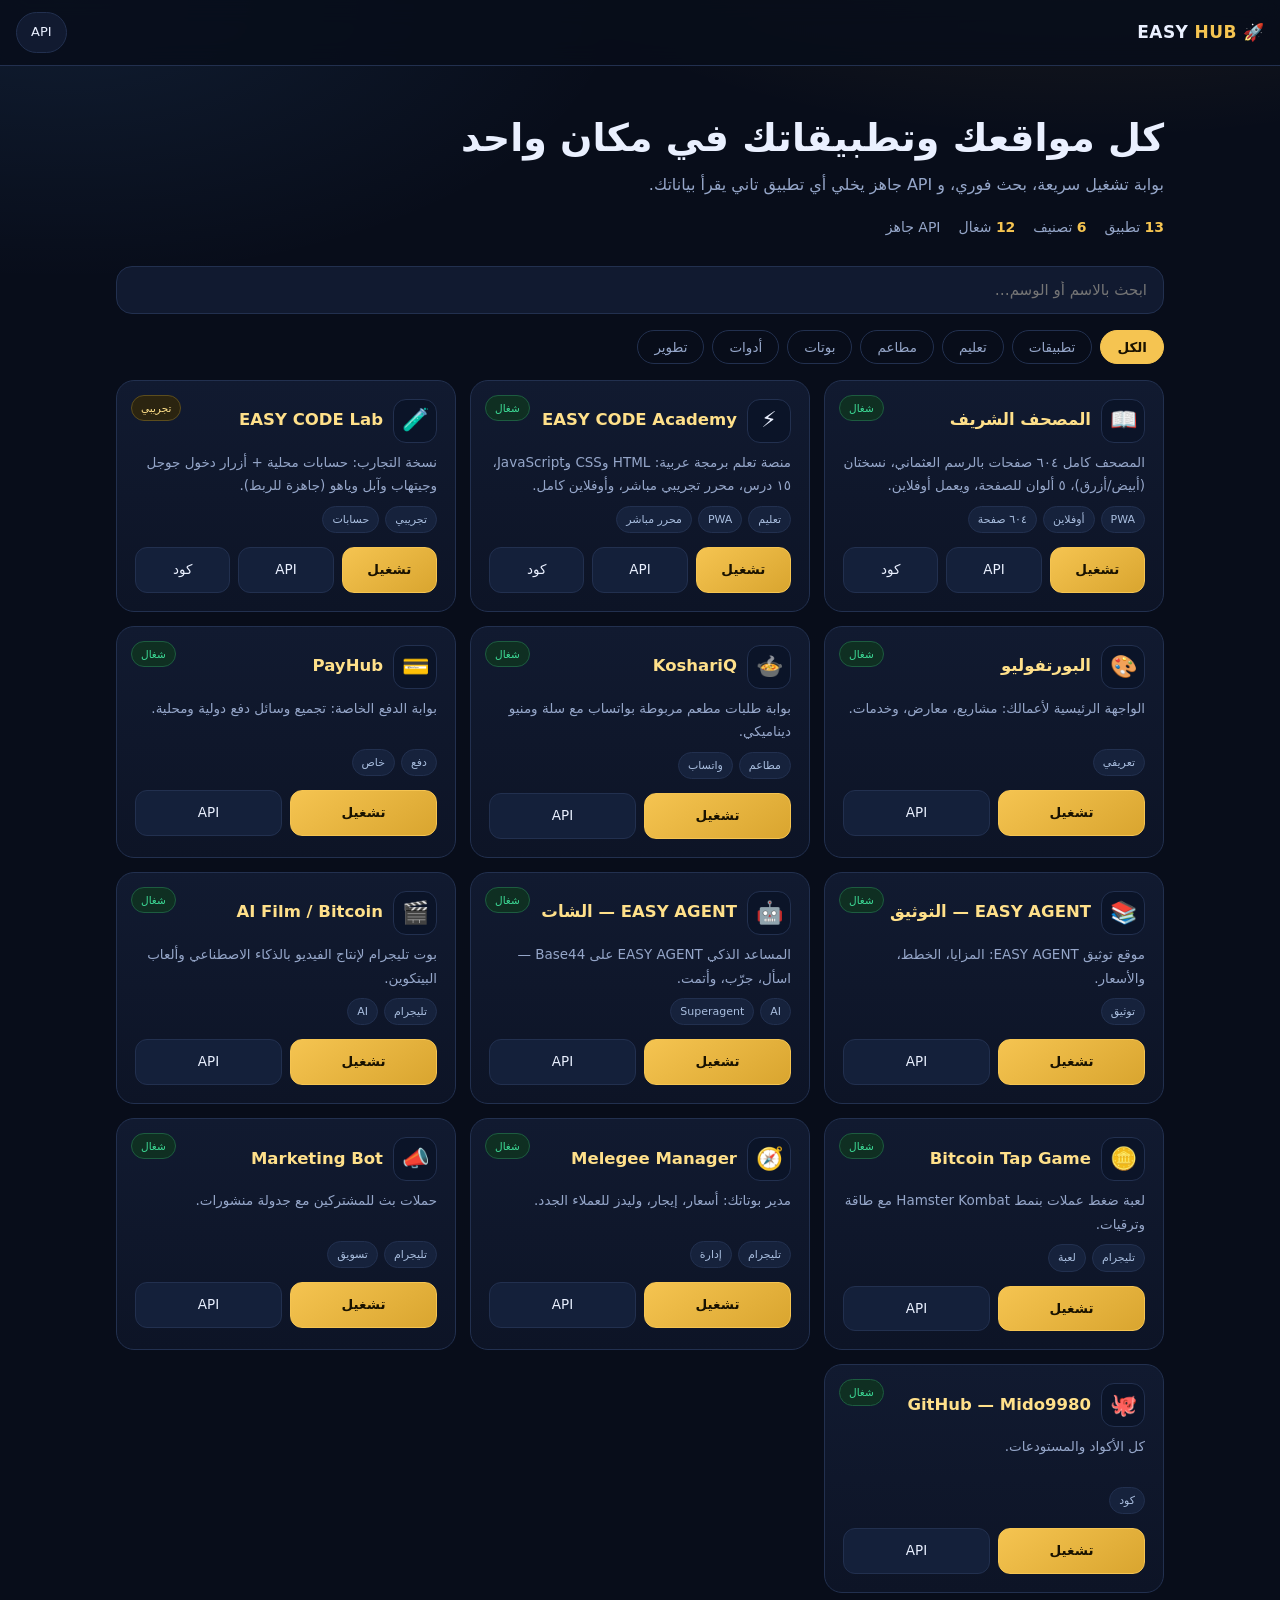
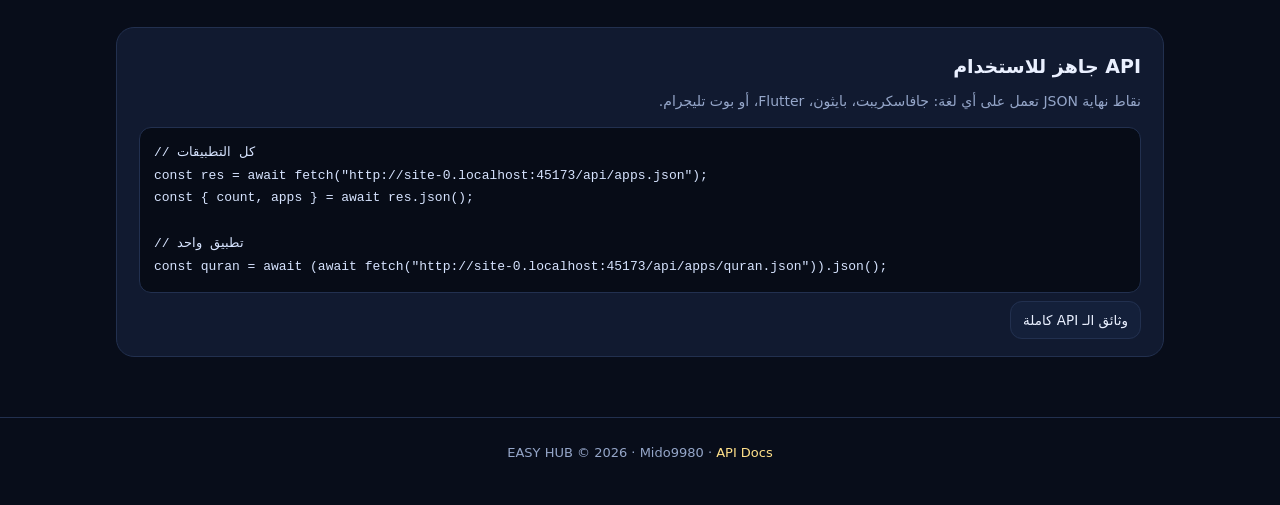
==== index.html @ 3b1d72bb "EASY HUB v1 — apps launcher + static JSON API + docs + PWA" ====
<!DOCTYPE html>
<html lang="ar" dir="rtl">
<head>
<meta charset="utf-8">
<meta name="viewport" content="width=device-width, initial-scale=1, viewport-fit=cover">
<title>EASY HUB — شغّل كل مواقعك وتطبيقاتك من مكان واحد</title>
<meta name="description" content="بوابة تشغيل كل المواقع والتطبيقات مع API موثق: قائمة التطبيقات، نقاط نهاية JSON، وبحث فوري.">
<meta name="theme-color" content="#0b1020">
<meta name="apple-mobile-web-app-capable" content="yes">
<meta name="apple-mobile-web-app-title" content="EASY HUB">
<link rel="manifest" href="manifest.webmanifest">
<link rel="apple-touch-icon" href="icons/icon-192.png">
<link rel="icon" href="icons/icon-192.png">
<link rel="stylesheet" href="assets/style.css">
</head>
<body>
<header class="bar">
  <div class="logo">🚀 <b>EASY <span>HUB</span></b></div>
  <div class="grow"></div>
  <a class="pill" href="docs.html">API</a>
  <button class="pill" id="installBtn" hidden>تثبيت</button>
</header>

<main class="wrap">
  <section class="hero">
    <h1>كل مواقعك وتطبيقاتك في مكان واحد</h1>
    <p>بوابة تشغيل سريعة، بحث فوري، و API جاهز يخلي أي تطبيق تاني يقرأ بياناتك.</p>
    <div class="stats" id="stats"></div>
  </section>

  <input id="q" class="search" placeholder="ابحث بالاسم أو الوسم…" autocomplete="off">
  <div class="chips" id="chips"></div>
  <div class="grid" id="grid"></div>

  <section class="api-box">
    <h2>API جاهز للاستخدام</h2>
    <p>نقاط نهاية JSON تعمل على أي لغة: جافاسكريبت، بايثون، Flutter، أو بوت تليجرام.</p>
    <pre><code id="apiSample"></code></pre>
    <a class="btn" href="docs.html">وثائق الـ API كاملة</a>
  </section>
</main>

<footer class="foot">EASY HUB © 2026 · Mido9980 · <a href="docs.html">API Docs</a></footer>

<script src="assets/data.js"></script>
<script src="assets/app.js"></script>
</body>
</html>
---- assets/style.css ----
:root{
  --bg:#080d1a; --bg2:#0d1426; --card:#111a30; --line:#22304f;
  --text:#eaf0ff; --muted:#95a6c9; --gold:#f5c451; --gold2:#ffe08a;
  --green:#3ddc97; --blue:#5aa9ff; --radius:18px;
  --font:"Segoe UI",Tahoma,system-ui,-apple-system,"Noto Kufi Arabic",sans-serif;
}
*{box-sizing:border-box}
body{margin:0;background:
  radial-gradient(1000px 500px at 85% -10%, rgba(245,196,81,.14), transparent 70%),
  radial-gradient(800px 400px at 5% 0%, rgba(90,169,255,.10), transparent 70%),
  var(--bg);
  color:var(--text);font-family:var(--font);line-height:1.75;-webkit-font-smoothing:antialiased}
a{color:var(--gold2);text-decoration:none}
a:hover{text-decoration:underline}
.bar{position:sticky;top:0;z-index:20;display:flex;align-items:center;gap:10px;padding:12px 16px;
  background:rgba(8,13,26,.86);backdrop-filter:blur(12px);border-bottom:1px solid var(--line)}
.logo{font-size:17px;letter-spacing:.4px}
.logo span{color:var(--gold)}
.grow{flex:1}
.pill{border:1px solid var(--line);background:var(--card);color:var(--text);padding:8px 14px;border-radius:99px;font-size:13px;cursor:pointer;font-family:inherit}
.pill:hover{border-color:var(--gold);color:var(--gold2);text-decoration:none}
.wrap{max-width:1080px;margin:0 auto;padding:22px 16px 60px}
.hero{padding:26px 0 8px}
.hero h1{margin:0 0 8px;font-size:clamp(24px,4.4vw,38px);line-height:1.3}
.hero p{margin:0;color:var(--muted);font-size:16px}
.stats{display:flex;gap:18px;flex-wrap:wrap;margin-top:16px;color:var(--muted);font-size:14px}
.stats b{color:var(--gold)}
.search{width:100%;margin:18px 0 10px;padding:14px 16px;border-radius:16px;border:1px solid var(--line);
  background:var(--card);color:var(--text);font-size:15px;outline:none;font-family:inherit}
.search:focus{border-color:var(--gold);box-shadow:0 0 0 3px rgba(245,196,81,.15)}
.chips{display:flex;gap:8px;flex-wrap:wrap;margin:6px 0 16px}
.chips button{padding:8px 16px;border-radius:99px;border:1px solid var(--line);background:transparent;color:var(--muted);font-size:13.5px;cursor:pointer;font-family:inherit}
.chips button.on{background:var(--gold);color:#191200;border-color:var(--gold);font-weight:700}
.grid{display:grid;grid-template-columns:repeat(auto-fill,minmax(270px,1fr));gap:14px}
.card{background:linear-gradient(180deg,var(--card),var(--bg2));border:1px solid var(--line);border-radius:var(--radius);
  padding:18px;display:flex;flex-direction:column;gap:8px;transition:.18s;position:relative}
.card:hover{transform:translateY(-3px);border-color:var(--gold);box-shadow:0 14px 34px rgba(0,0,0,.35)}
.card .top{display:flex;align-items:center;gap:10px}
.card .ico{width:44px;height:44px;border-radius:13px;display:grid;place-items:center;font-size:22px;
  background:#0b1428;border:1px solid var(--line)}
.card h3{margin:0;font-size:16.5px}
.card p{margin:0;color:var(--muted);font-size:13.5px;min-height:44px}
.card .tags{display:flex;gap:6px;flex-wrap:wrap}
.card .tags span{font-size:11px;padding:3px 9px;border-radius:99px;background:#16223c;color:#a9bedf;border:1px solid var(--line)}
.badge{position:absolute;top:14px;inset-inline-end:14px;font-size:10.5px;padding:3px 9px;border-radius:99px}
.badge.live{background:#0f2f22;color:var(--green);border:1px solid #1d5c40}
.badge.beta{background:#2b2410;color:var(--gold2);border:1px solid #5c4d1d}
.card .acts{display:flex;gap:8px;margin-top:6px}
.btn{flex:1;text-align:center;padding:10px 12px;border-radius:12px;border:1px solid var(--line);
  background:#14203a;color:var(--text);font-size:13.5px;cursor:pointer;font-family:inherit}
.btn.gold{background:linear-gradient(145deg,var(--gold),#d9a52f);color:#191200;border-color:var(--gold);font-weight:700}
.btn:hover{filter:brightness(1.07);text-decoration:none}
.api-box{margin-top:34px;padding:22px;border:1px solid var(--line);border-radius:var(--radius);background:var(--card)}
.api-box h2{margin:0 0 6px;font-size:19px}
.api-box p{margin:0 0 12px;color:var(--muted);font-size:14px}
pre{background:#070c17;border:1px solid var(--line);border-radius:12px;padding:14px;overflow:auto;direction:ltr;text-align:left}
code{font-family:ui-monospace,Menlo,Consolas,monospace;font-size:13px;color:#d7e4ff}
h1{font-size:clamp(22px,4vw,32px)}
h2{margin-top:28px;font-size:19px}
h3{margin:18px 0 6px;font-size:16px;color:var(--gold2)}
.muted{color:var(--muted)}
.ep{display:inline-flex;align-items:center;gap:10px;background:#0b1428;border:1px solid var(--line);border-radius:12px;padding:10px 14px;margin:8px 0}
.ep .m{font-size:11px;font-weight:700;color:var(--green);background:#0f2f22;border:1px solid #1d5c40;padding:2px 8px;border-radius:99px}
.note{color:var(--muted);font-size:13px}
.foot{text-align:center;color:var(--muted);font-size:13px;padding:24px 16px 40px;border-top:1px solid var(--line)}
.empty{color:var(--muted);text-align:center;padding:30px}
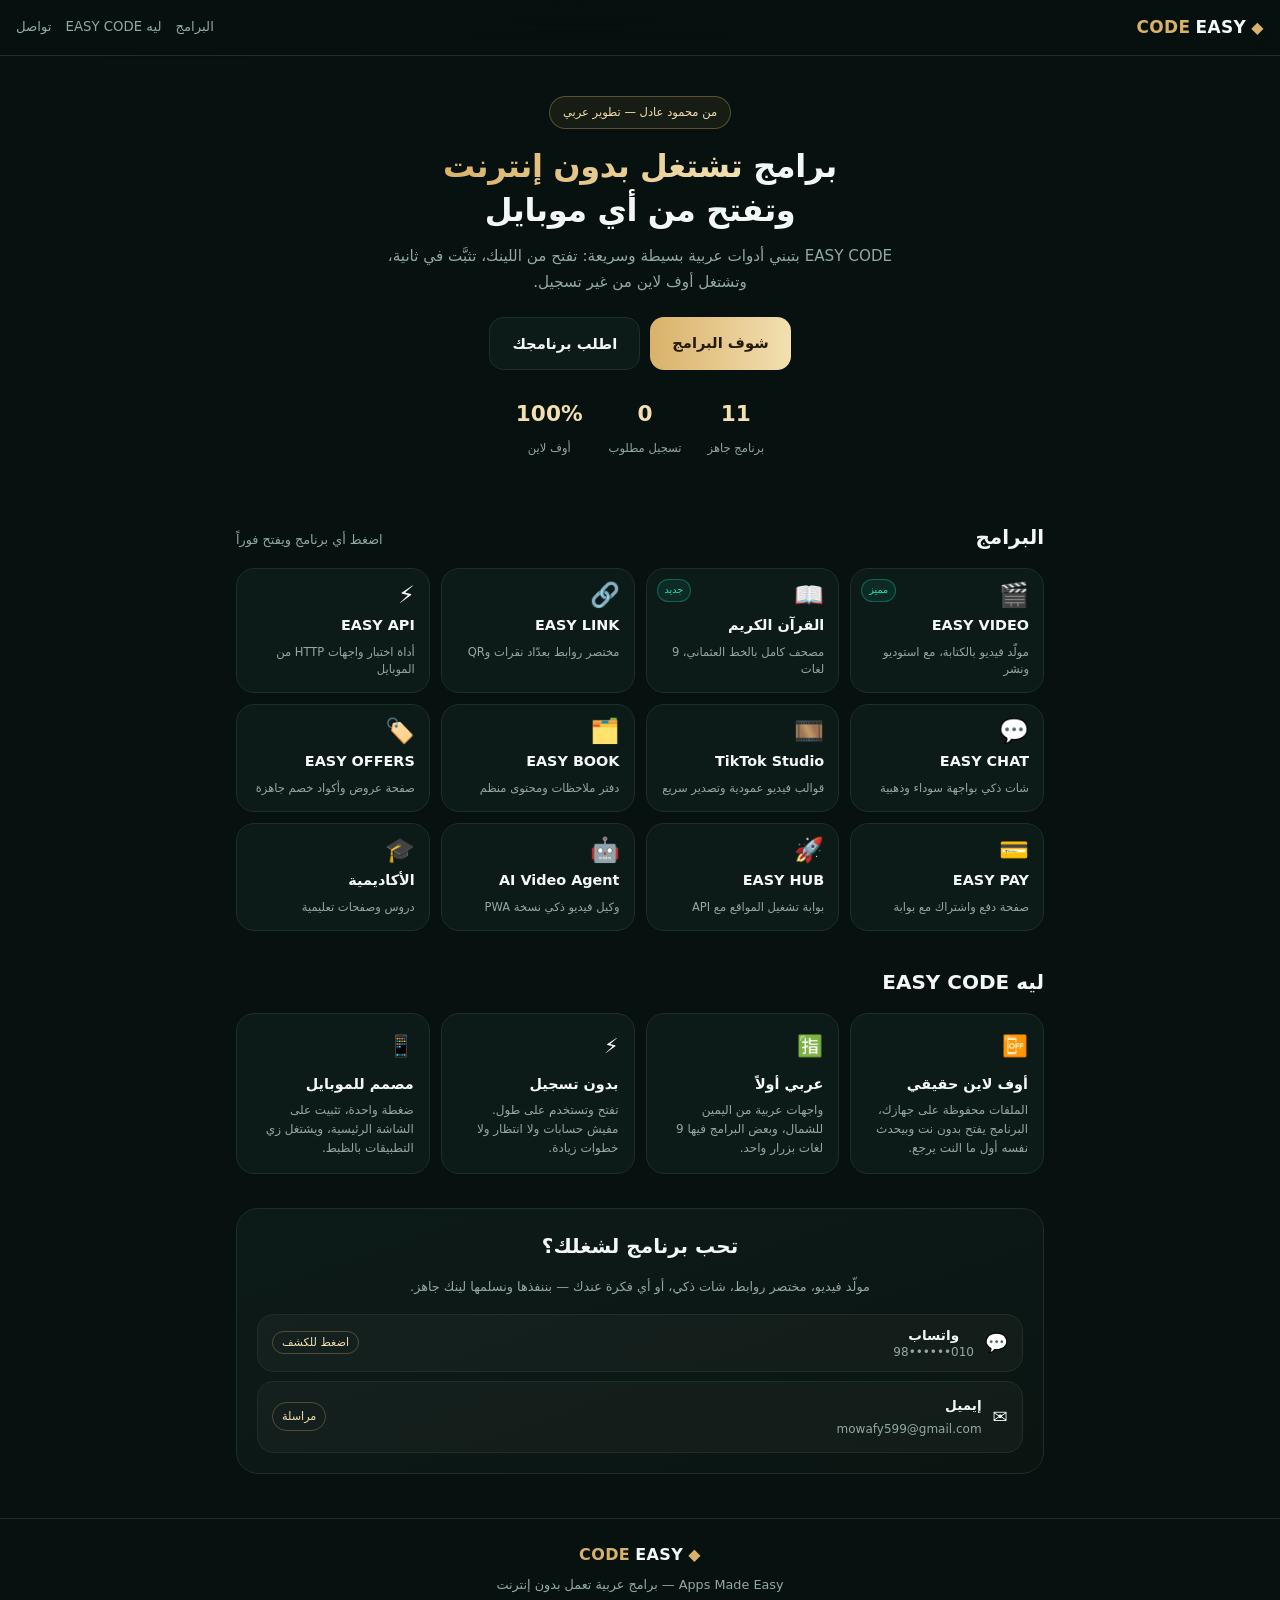
==== commit db61dc0e: "EASY CODE brand hub: hero, 12 products, features, contact with masked WhatsApp (old portal kept as i" ====
--- a/index.html
+++ b/index.html
@@ -3,46 +3,81 @@
 <head>
 <meta charset="utf-8">
 <meta name="viewport" content="width=device-width, initial-scale=1, viewport-fit=cover">
-<title>EASY HUB — شغّل كل مواقعك وتطبيقاتك من مكان واحد</title>
-<meta name="description" content="بوابة تشغيل كل المواقع والتطبيقات مع API موثق: قائمة التطبيقات، نقاط نهاية JSON، وبحث فوري.">
-<meta name="theme-color" content="#0b1020">
-<meta name="apple-mobile-web-app-capable" content="yes">
-<meta name="apple-mobile-web-app-title" content="EASY HUB">
+<title>EASY CODE — Apps Made Easy</title>
+<meta name="description" content="برامج عربية تعمل بدون إنترنت: مولّد فيديو، القرآن الكريم، مختصر روابط، أداة API، وأكتر.">
+<meta name="theme-color" content="#07110F">
 <link rel="manifest" href="manifest.webmanifest">
+<link rel="icon" href="icons/icon-192.png">
 <link rel="apple-touch-icon" href="icons/icon-192.png">
-<link rel="icon" href="icons/icon-192.png">
-<link rel="stylesheet" href="assets/style.css">
+<link rel="stylesheet" href="assets/brand.css">
 </head>
 <body>
+<div class="glow"></div>
+
 <header class="bar">
-  <div class="logo">🚀 <b>EASY <span>HUB</span></b></div>
-  <div class="grow"></div>
-  <a class="pill" href="docs.html">API</a>
-  <button class="pill" id="installBtn" hidden>تثبيت</button>
+  <div class="logo"><span class="mark">◆</span><b>EASY</b><i>CODE</i></div>
+  <nav>
+    <a href="#apps">البرامج</a>
+    <a href="#why">ليه EASY CODE</a>
+    <a href="#contact">تواصل</a>
+  </nav>
 </header>
 
-<main class="wrap">
+<main>
   <section class="hero">
-    <h1>كل مواقعك وتطبيقاتك في مكان واحد</h1>
-    <p>بوابة تشغيل سريعة، بحث فوري، و API جاهز يخلي أي تطبيق تاني يقرأ بياناتك.</p>
-    <div class="stats" id="stats"></div>
+    <span class="chip">من محمود عادل — تطوير عربي</span>
+    <h1>برامج <span class="gold">تشتغل بدون إنترنت</span><br>وتفتح من أي موبايل</h1>
+    <p class="lead">EASY CODE بتبني أدوات عربية بسيطة وسريعة: تفتح من اللينك، تثبَّت في ثانية، وتشتغل أوف لاين من غير تسجيل.</p>
+    <div class="cta">
+      <a class="btn gold" href="#apps">شوف البرامج</a>
+      <a class="btn ghost" href="#contact">اطلب برنامجك</a>
+    </div>
+    <div class="stats">
+      <div><b>11</b><span>برنامج جاهز</span></div>
+      <div><b>0</b><span>تسجيل مطلوب</span></div>
+      <div><b>100%</b><span>أوف لاين</span></div>
+    </div>
   </section>
 
-  <input id="q" class="search" placeholder="ابحث بالاسم أو الوسم…" autocomplete="off">
-  <div class="chips" id="chips"></div>
-  <div class="grid" id="grid"></div>
+  <section id="apps">
+    <div class="sechead"><h2>البرامج</h2><span class="mut">اضغط أي برنامج ويفتح فوراً</span></div>
+    <div class="grid" id="grid"></div>
+  </section>
 
-  <section class="api-box">
-    <h2>API جاهز للاستخدام</h2>
-    <p>نقاط نهاية JSON تعمل على أي لغة: جافاسكريبت، بايثون، Flutter، أو بوت تليجرام.</p>
-    <pre><code id="apiSample"></code></pre>
-    <a class="btn" href="docs.html">وثائق الـ API كاملة</a>
+  <section id="why">
+    <div class="sechead"><h2>ليه EASY CODE</h2></div>
+    <div class="feats">
+      <div class="feat"><span>📴</span><h3>أوف لاين حقيقي</h3><p>الملفات محفوظة على جهازك، البرنامج يفتح بدون نت وبيحدث نفسه أول ما النت يرجع.</p></div>
+      <div class="feat"><span>🈯</span><h3>عربي أولاً</h3><p>واجهات عربية من اليمين للشمال، وبعض البرامج فيها 9 لغات بزرار واحد.</p></div>
+      <div class="feat"><span>⚡</span><h3>بدون تسجيل</h3><p>تفتح وتستخدم على طول. مفيش حسابات ولا انتظار ولا خطوات زيادة.</p></div>
+      <div class="feat"><span>📱</span><h3>مصمم للموبايل</h3><p>ضغطة واحدة، تثبيت على الشاشة الرئيسية، ويشتغل زي التطبيقات بالظبط.</p></div>
+    </div>
+  </section>
+
+  <section id="contact" class="contact">
+    <h2>تحب برنامج لشغلك؟</h2>
+    <p class="mut">مولّد فيديو، مختصر روابط، شات ذكي، أو أي فكرة عندك — بننفذها ونسلمها لينك جاهز.</p>
+    <div class="channels">
+      <button class="ch" id="waBtn" type="button">
+        <span class="ci">💬</span>
+        <span><b>واتساب</b><i id="waNum">010••••••98</i></span>
+        <span class="chact" id="waAct">اضغط للكشف</span>
+      </button>
+      <a class="ch" href="mailto:mowafy599@gmail.com">
+        <span class="ci">✉️</span>
+        <span><b>إيميل</b><i>mowafy599@gmail.com</i></span>
+        <span class="chact">مراسلة</span>
+      </a>
+    </div>
   </section>
 </main>
 
-<footer class="foot">EASY HUB © 2026 · Mido9980 · <a href="docs.html">API Docs</a></footer>
+<footer>
+  <div class="logo small"><span class="mark">◆</span><b>EASY</b><i>CODE</i></div>
+  <p class="mut">Apps Made Easy — برامج عربية تعمل بدون إنترنت</p>
+</footer>
 
-<script src="assets/data.js"></script>
-<script src="assets/app.js"></script>
+<div class="toast" id="toast"></div>
+<script src="assets/brand.js"></script>
 </body>
 </html>
--- a/assets/brand.css
+++ b/assets/brand.css
@@ -0,0 +1,78 @@
+:root{
+  --bg:#07110F;--card:#0D1B18;--card2:#0A1512;--line:#1C2F2A;
+  --tx:#F3F7F5;--mut:#93A8A1;--gold:#D9B26A;--gold2:#F3DFB0;--teal:#19E3C1;
+}
+*{box-sizing:border-box;-webkit-tap-highlight-color:transparent}
+html,body{margin:0;padding:0}
+body{
+  background:var(--bg);color:var(--tx);min-height:100vh;
+  font-family:"Cairo","Segoe UI",system-ui,-apple-system,sans-serif;line-height:1.7;
+  overflow-x:hidden;
+}
+.glow{
+  position:fixed;inset:-20% -10% auto -10%;height:60vh;z-index:-1;pointer-events:none;
+  background:radial-gradient(60% 60% at 70% 0%,rgba(217,178,106,.18),transparent 70%),
+             radial-gradient(50% 50% at 20% 10%,rgba(25,227,193,.14),transparent 70%);
+}
+.bar{
+  position:sticky;top:0;z-index:20;display:flex;align-items:center;justify-content:space-between;gap:10px;
+  padding:13px 16px;background:rgba(7,17,15,.82);backdrop-filter:blur(14px);border-bottom:1px solid var(--line);
+}
+.logo{display:flex;align-items:center;gap:5px;font-size:1.06rem;letter-spacing:.4px}
+.logo .mark{color:var(--gold);font-size:1rem}
+.logo b{font-weight:800}
+.logo i{font-style:normal;font-weight:800;color:var(--gold)}
+.logo.small{justify-content:center;font-size:1rem}
+.bar nav{display:flex;gap:14px}
+.bar nav a{color:var(--mut);text-decoration:none;font-size:.83rem}
+.bar nav a:hover{color:var(--gold2)}
+main{max-width:840px;margin:0 auto;padding:26px 16px 10px}
+.hero{text-align:center;padding:14px 0 26px}
+.chip{display:inline-block;font-size:.72rem;color:var(--gold2);border:1px solid rgba(217,178,106,.35);
+  background:rgba(217,178,106,.08);padding:6px 13px;border-radius:999px;margin-bottom:16px}
+h1{margin:0 0 12px;font-size:2rem;line-height:1.35;letter-spacing:-.4px}
+h1 .gold{background:linear-gradient(90deg,var(--gold),var(--gold2));-webkit-background-clip:text;background-clip:text;color:transparent}
+.lead{margin:0 auto;max-width:520px;color:var(--mut);font-size:.95rem}
+.cta{display:flex;gap:10px;justify-content:center;margin:22px 0 26px;flex-wrap:wrap}
+.btn{padding:13px 22px;border-radius:14px;text-decoration:none;font-weight:700;font-size:.92rem;border:1px solid var(--line)}
+.btn.gold{background:linear-gradient(90deg,var(--gold),var(--gold2));color:#231a08;border:0}
+.btn.ghost{color:var(--tx);background:var(--card)}
+.stats{display:flex;justify-content:center;gap:26px;flex-wrap:wrap}
+.stats div{text-align:center}
+.stats b{display:block;font-size:1.35rem;color:var(--gold2)}
+.stats span{font-size:.72rem;color:var(--mut)}
+section{margin-bottom:34px}
+.sechead{display:flex;align-items:baseline;justify-content:space-between;gap:10px;margin-bottom:14px}
+h2{margin:0;font-size:1.25rem}
+.mut{color:var(--mut);font-size:.8rem}
+.grid{display:grid;grid-template-columns:repeat(auto-fill,minmax(158px,1fr));gap:11px}
+.app{position:relative;display:flex;flex-direction:column;gap:6px;background:var(--card);border:1px solid var(--line);
+  border-radius:18px;padding:14px;text-decoration:none;color:var(--tx);transition:.18s;overflow:hidden}
+.app:hover{transform:translateY(-2px);border-color:rgba(217,178,106,.45)}
+.app .ai{font-size:1.5rem;line-height:1}
+.app b{font-size:.9rem}
+.app p{margin:0;font-size:.72rem;color:var(--mut);line-height:1.5}
+.app .tag{position:absolute;top:10px;left:10px;font-size:.6rem;color:var(--teal);border:1px solid rgba(25,227,193,.3);
+  background:rgba(25,227,193,.08);border-radius:999px;padding:2px 7px}
+.feats{display:grid;grid-template-columns:repeat(auto-fill,minmax(190px,1fr));gap:11px}
+.feat{background:var(--card);border:1px solid var(--line);border-radius:18px;padding:15px}
+.feat span{font-size:1.3rem}
+.feat h3{margin:8px 0 4px;font-size:.9rem}
+.feat p{margin:0;font-size:.75rem;color:var(--mut);line-height:1.6}
+.contact{background:linear-gradient(160deg,var(--card),var(--card2));border:1px solid var(--line);border-radius:22px;padding:20px;text-align:center}
+.contact h2{margin-bottom:6px}
+.channels{display:flex;flex-direction:column;gap:9px;margin-top:16px;text-align:start}
+.ch{display:flex;align-items:center;gap:11px;background:rgba(255,255,255,.03);border:1px solid var(--line);
+  border-radius:16px;padding:12px 14px;color:var(--tx);text-decoration:none;font-family:inherit;font-size:.85rem;width:100%;cursor:pointer}
+.ch .ci{font-size:1.15rem}
+.ch b{display:block;font-size:.85rem}
+.ch i{font-style:normal;font-size:.75rem;color:var(--mut);direction:ltr}
+.chact{margin-inline-start:auto;font-size:.7rem;color:var(--gold2);border:1px solid rgba(217,178,106,.3);
+  border-radius:999px;padding:4px 9px;white-space:nowrap}
+footer{border-top:1px solid var(--line);padding:22px 16px 30px;text-align:center}
+footer p{margin:6px 0 0;font-size:.75rem}
+.toast{position:fixed;bottom:22px;left:50%;transform:translateX(-50%) translateY(16px);background:#12241F;
+  color:var(--gold2);border:1px solid rgba(217,178,106,.35);padding:9px 16px;border-radius:999px;font-size:.8rem;
+  opacity:0;pointer-events:none;transition:.2s;z-index:50}
+.toast.on{opacity:1;transform:translateX(-50%) translateY(0)}
+@media(max-width:400px){h1{font-size:1.65rem}.grid{grid-template-columns:repeat(2,1fr)}.bar nav a:nth-child(2){display:none}}
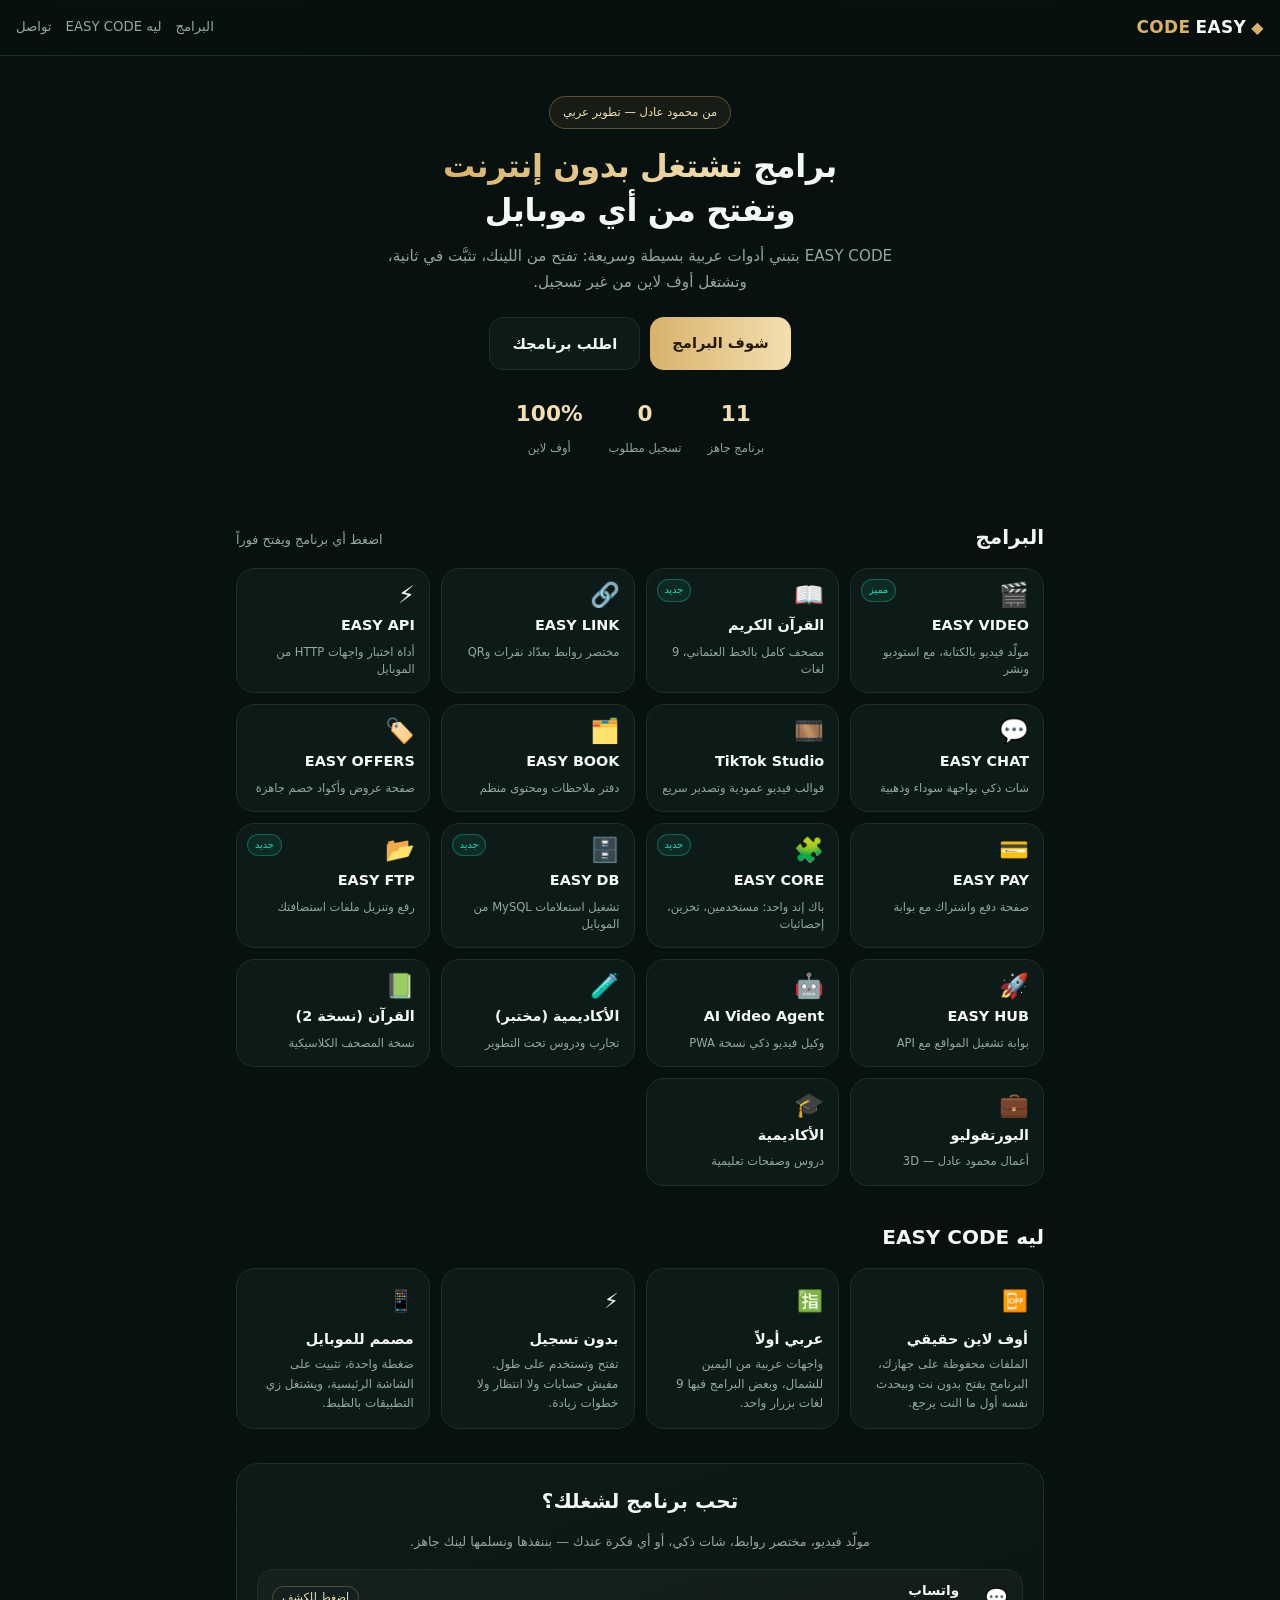
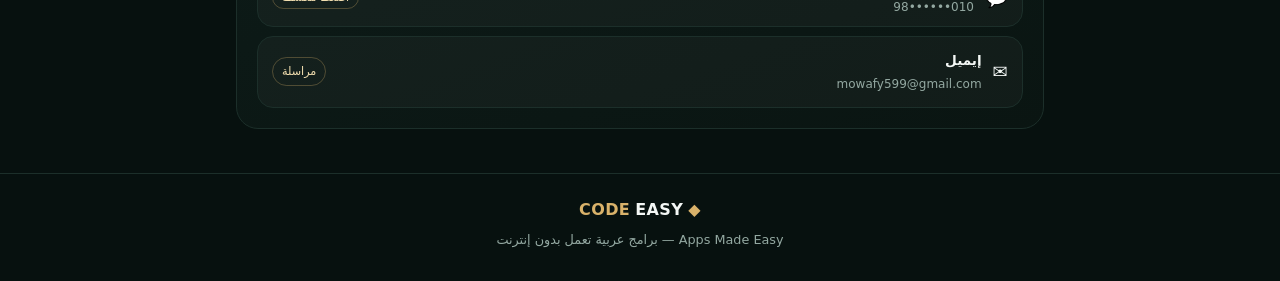
==== commit 1fbc07f2: "Cache-bust brand assets so updates appear immediately" ====
--- a/index.html
+++ b/index.html
@@ -9,7 +9,7 @@
 <link rel="manifest" href="manifest.webmanifest">
 <link rel="icon" href="icons/icon-192.png">
 <link rel="apple-touch-icon" href="icons/icon-192.png">
-<link rel="stylesheet" href="assets/brand.css">
+<link rel="stylesheet" href="assets/brand.css?v=3">
 </head>
 <body>
 <div class="glow"></div>
@@ -20,6 +20,7 @@
     <a href="#apps">البرامج</a>
     <a href="#why">ليه EASY CODE</a>
     <a href="#contact">تواصل</a>
+    <button class="inst" id="installBtn" hidden type="button">تثبيت</button>
   </nav>
 </header>
 
@@ -78,6 +79,6 @@
 </footer>
 
 <div class="toast" id="toast"></div>
-<script src="assets/brand.js"></script>
+<script src="assets/brand.js?v=3"></script>
 </body>
 </html>
--- a/assets/brand.css
+++ b/assets/brand.css
@@ -76,3 +76,9 @@
   opacity:0;pointer-events:none;transition:.2s;z-index:50}
 .toast.on{opacity:1;transform:translateX(-50%) translateY(0)}
 @media(max-width:400px){h1{font-size:1.65rem}.grid{grid-template-columns:repeat(2,1fr)}.bar nav a:nth-child(2){display:none}}
+
+/* install button + offline badge */
+.bar nav .inst{background:linear-gradient(90deg,var(--gold),var(--gold2));color:#231a08;border:0;
+  border-radius:999px;padding:6px 13px;font-family:inherit;font-weight:800;font-size:.75rem;cursor:pointer}
+body.offline .bar:after{content:"أوف لاين";position:absolute;top:8px;left:12px;font-size:.6rem;color:var(--gold2);
+  border:1px solid rgba(217,178,106,.35);border-radius:999px;padding:2px 7px;background:rgba(217,178,106,.1)}
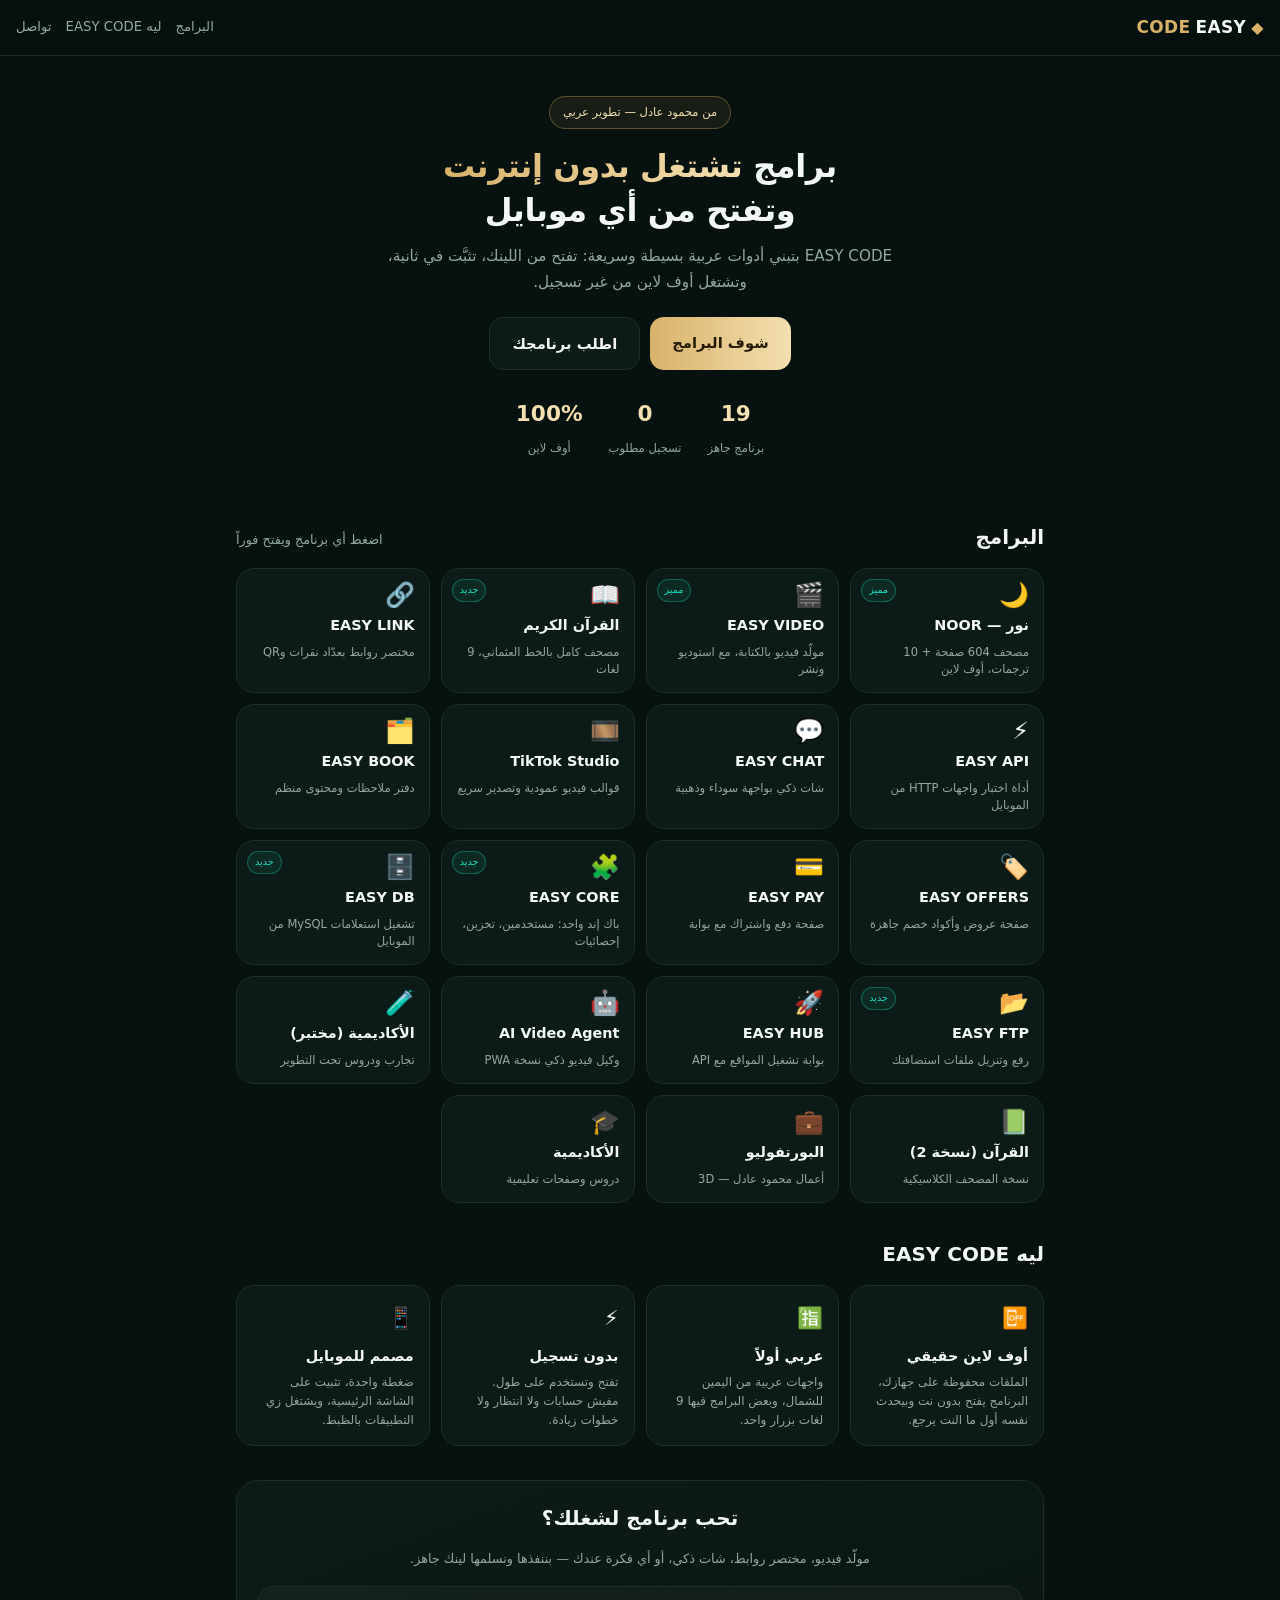
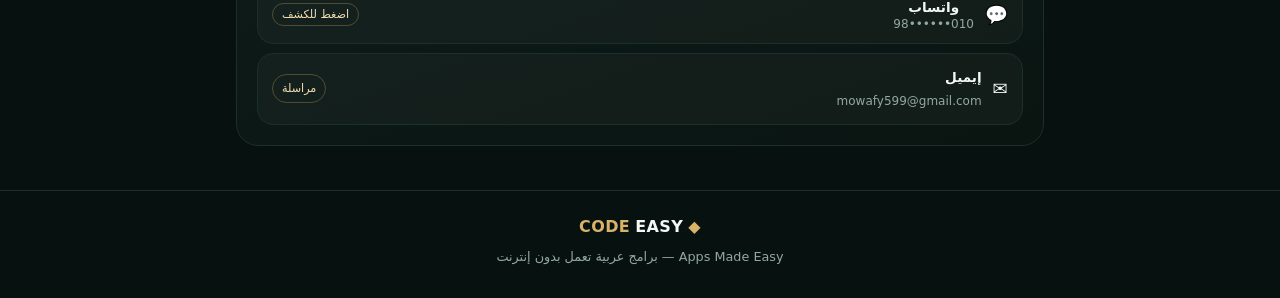
==== commit 15aec4bf: "Add NOOR mushaf app to the EASY CODE hub" ====
--- a/index.html
+++ b/index.html
@@ -34,7 +34,7 @@
       <a class="btn ghost" href="#contact">اطلب برنامجك</a>
     </div>
     <div class="stats">
-      <div><b>11</b><span>برنامج جاهز</span></div>
+      <div><b>19</b><span>برنامج جاهز</span></div>
       <div><b>0</b><span>تسجيل مطلوب</span></div>
       <div><b>100%</b><span>أوف لاين</span></div>
     </div>
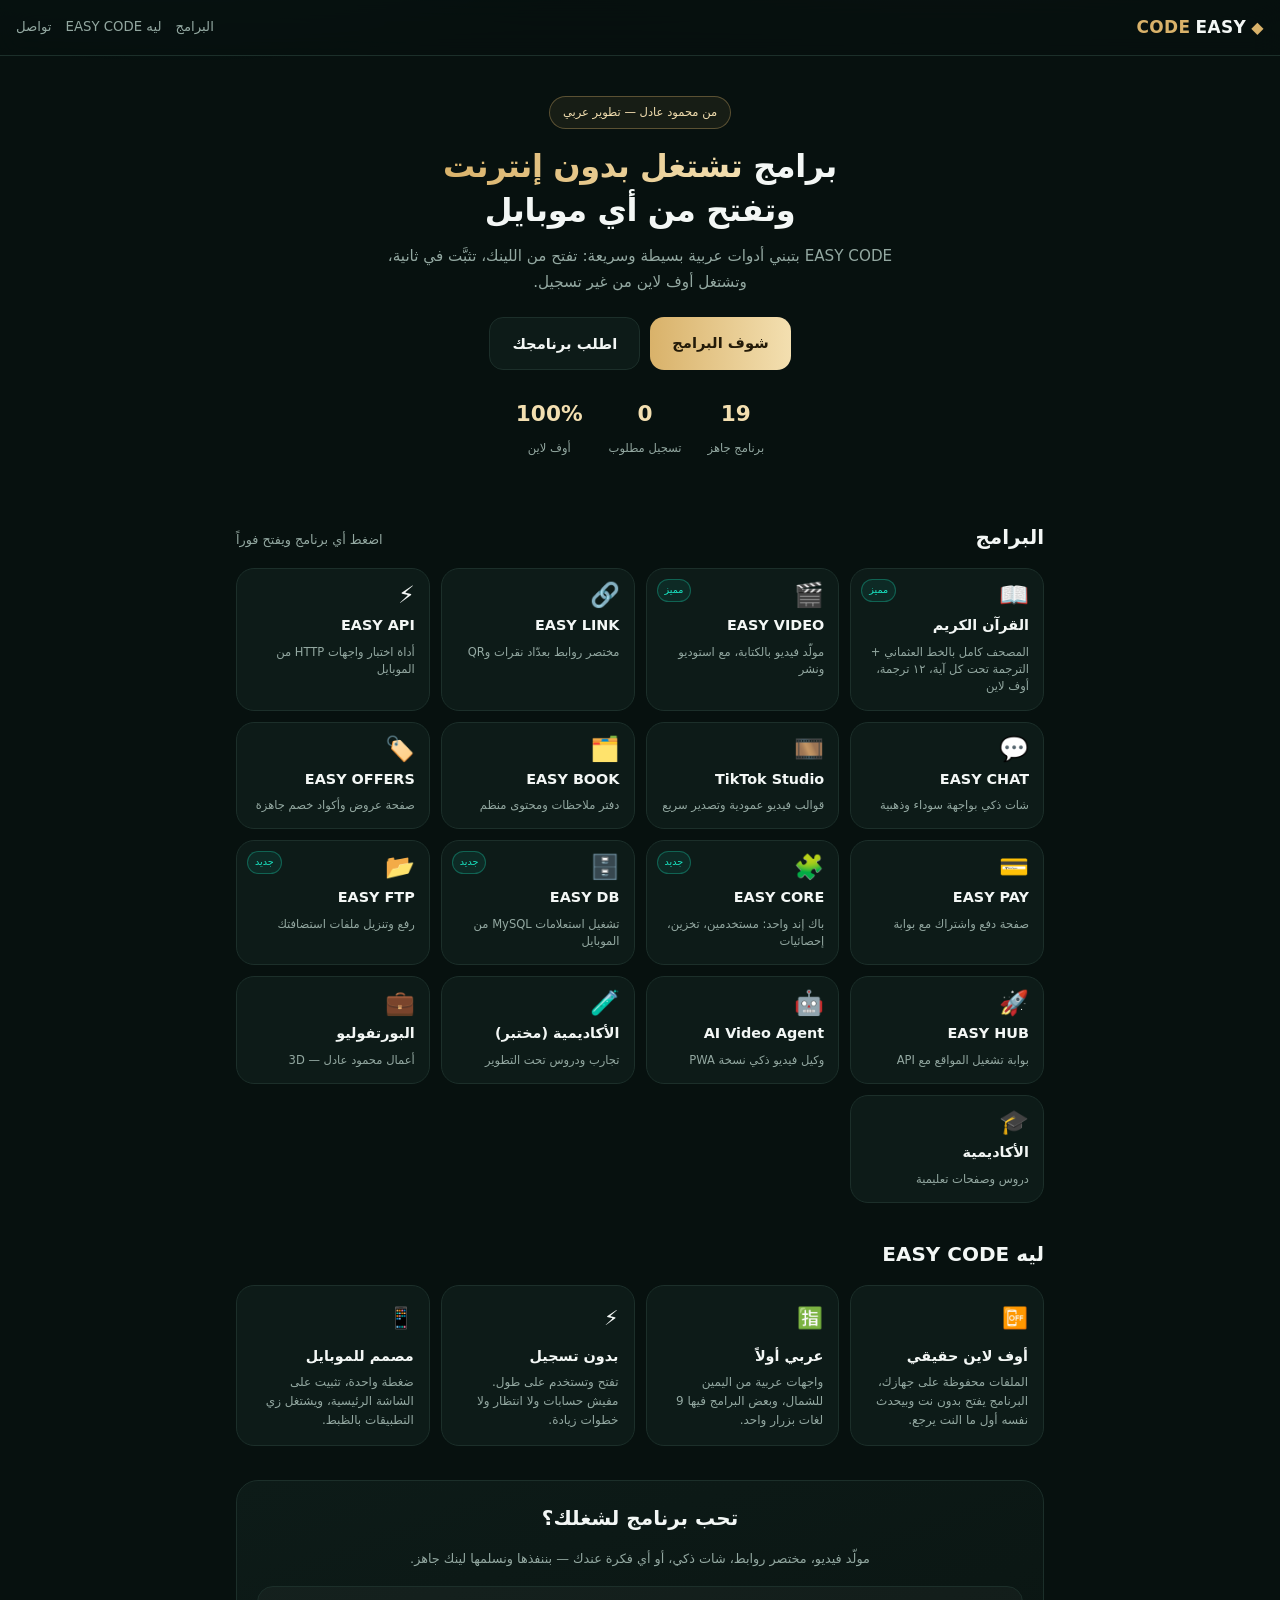
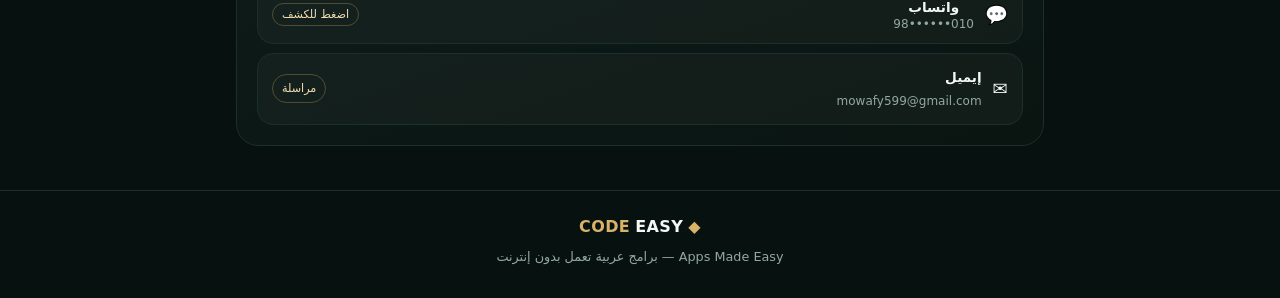
==== commit b308e7e5: "hub: single Quran app -> easy-quran (القرآن الكريم)" ====
--- a/index.html
+++ b/index.html
@@ -79,6 +79,6 @@
 </footer>
 
 <div class="toast" id="toast"></div>
-<script src="assets/brand.js?v=3"></script>
+<script src="assets/brand.js?v=4"></script>
 </body>
 </html>
